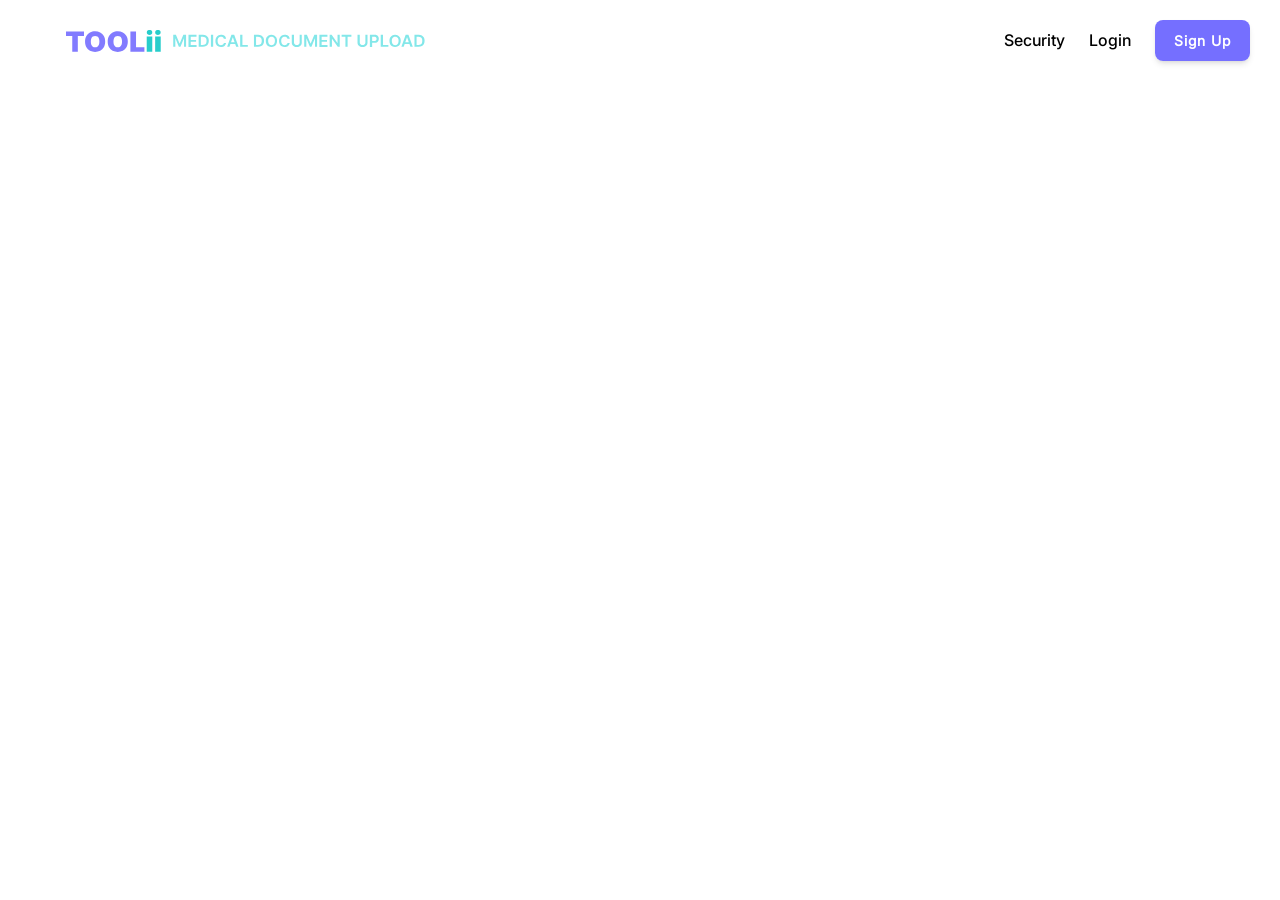
==== index.html @ 8cddcbe1 "feat(index-html):index file is added" ====
<!DOCTYPE html>
<html lang="en">

<head>
    <meta charset="UTF-8">
    <meta name="viewport" content="width=device-width, initial-scale=1.0">
    <title>Toolii - Sign In</title>
    <link rel="stylesheet" href="asset/css/global.css">
    <link href="https://cdn.jsdelivr.net/npm/bootstrap@5.3.8/dist/css/bootstrap.min.css" rel="stylesheet"
        integrity="sha384-sRIl4kxILFvY47J16cr9ZwB07vP4J8+LH7qKQnuqkuIAvNWLzeN8tE5YBujZqJLB" crossorigin="anonymous">
</head>

<body>
    <div class="sign-in-container">
        <!-- Header -->
        <header class="header">
            <div class="header-content">
                <div class="header-container">
                    <div class="logo-section">
                        <div class="logo">
                            <img src="/asset/images/logo.svg" alt="logo" width="360" height="auto">
                        </div>
                    </div>
                    <div class="header-actions">
                        <nav class="navigation">
                            <a href="#" class="nav-button">Security</a>
                            <a href="sign-in.html" class="nav-button">Login</a>
                        </nav>
                        <a href="sign-up.html" class="signup-button">Sign Up</a>
                    </div>
                </div>
            </div>
        </header>

    
    </div>


    <!-- SCRIPTS INCLUSION  -->
    <script src="https://code.jquery.com/jquery-3.7.1.min.js"
        integrity="sha256-/JqT3SQfawRcv/BIHPThkBvs0OEvtFFmqPF/lYI/Cxo=" crossorigin="anonymous"></script>
    <script src="./asset/js/script.js"></script>
    <script src="https://cdn.jsdelivr.net/npm/bootstrap@5.3.8/dist/js/bootstrap.bundle.min.js"
        integrity="sha384-FKyoEForCGlyvwx9Hj09JcYn3nv7wiPVlz7YYwJrWVcXK/BmnVDxM+D2scQbITxI" crossorigin="anonymous">
    </script>
</body>

</html>
---- asset/css/global.css ----
@font-face {
  font-family: Inter;
  src: url("../fonts/Inter/static/Inter_18pt-Regular.ttf") format("truetype");
  font-weight: 400;
  font-style: normal;
}

@font-face {
  font-family: Inter-Bold;
  src: url("../fonts/Inter/static/Inter_18pt-Bold.ttf") format("truetype");
  font-weight: 700;
  font-style: normal;
}

@font-face {
  font-family: Inter-Medium;
  src: url("../fonts/Inter/static/Inter_18pt-Medium.ttf") format("truetype");
  font-weight: 500;
  font-style: normal;
}

@font-face {
  font-family: Inter-SemiBold;
  src: url("../fonts/Inter/static/Inter_18pt-SemiBold.ttf") format("truetype");
  font-weight: 600;
  font-style: normal;
}

* {
  margin: 0;
  padding: 0;
  box-sizing: border-box;
}

body {
  font-family: Inter !important;
  line-height: 1.5;
  color: #333;
}

button {
  font-family: Inter !important;
}

.sign-in-container {
  display: flex;
  flex-direction: column;
  align-items: flex-start;
  width: 100%;
  min-height: 100vh;
  position: relative;
  /* background: linear-gradient(53.08deg, #E4CAEF 8.38%, #EBD2F2 96.99%); */
}

/* Header Styles */
.header {
  display: flex;
  position: relative;
  flex-shrink: 0;
  justify-content: center;
  align-items: center;
  align-self: stretch;
  height: 80px;
}

.header-container {
  display: flex;
  position: relative;
  justify-content: space-between;
  align-items: center;
  align-self: stretch;
  /* max-width: 97%; */
  padding: 0 20px 0px 3.5em;
  width: 100%;
}

.header-content {
  display: flex;
  position: absolute;
  top: 0;
  left: 0;
  flex-direction: column;
  justify-content: center;
  align-items: center;
  width: 100%;
  padding: 10px;
  height: 80px;
}
.logo-section {
  display: flex;
  position: relative;
  gap: 16px;
  align-items: center;
}

.logo-svg {
  width: 134.685px;
  height: 32px;
  position: relative;
}

.header-title {
  position: relative;
  font-size: 24px;
  font-weight: 600;
  color: #14b8a6;
}

.header-actions {
  display: flex;
  position: relative;
  gap: 24px;
  align-items: center;
}

.navigation {
  display: flex;
  position: relative;
  gap: 24px;
  align-items: center;
}

.nav-button {
  display: flex;
  position: relative;
  gap: 4px;
  justify-content: center;
  align-items: center;
  cursor: pointer;
  background: none;
  border: none;
  font-size: 16px;
  font-weight: 500;
  font-family: Inter-Medium;
  line-height: 24px;
  color: #000;
  transition: color 0.2s ease;
  text-decoration: none;
}

.nav-button:hover {
  color: #a855f7;
}

.signup-button {
  display: flex;
  position: relative;
  gap: 4px;
  justify-content: center;
  align-items: center;
  padding: 10px 19px;
  border-radius: 0.5rem;
  border: none;
  box-shadow: 0 4px 6px -1px rgba(0, 0, 0, 0.1),
    0 2px 4px -2px rgba(0, 0, 0, 0.1); /* shadow-md */
  cursor: pointer;
  background: linear-gradient(to bottom, #756fff 0%, #756fff 30%, #756fff 100%);
  color: #fff;
  font-size: 14px;
  font-weight: 600;
  text-decoration: none;
  transition: opacity 0.2s ease, background 0.2s ease;
  letter-spacing: 0.07em;
}

.signup-button:hover {
  opacity: 0.9;
}
.sign_up_illustration {
  margin-top: 4em;
}
/* Main Content */
.main-content {
  display: flex;
  position: relative;
  justify-content: center;
  align-items: start;
  align-self: stretch;
  padding: 50px 0;
  margin: 40px 0px;
}

/* Form Section */
.form-section {
  display: flex;
}

.right__img {
  width: auto;
  margin-top: 40px;
  height: 600px;
  padding-top: 40px;
}

.form-container {
  display: flex;
  position: relative;
  flex-direction: column;
  gap: 1em;
  align-items: center;
  padding: 2.5em;
  box-shadow: 0px 0px 24px 0px #ac92db;
  background: linear-gradient(
      0deg,
      rgba(255, 255, 255, 0.9),
      rgba(255, 255, 255, 0.9)
    ),
    linear-gradient(312.95deg, #ffe8f8 0%, #fff4fe 100.11%);
  border-radius: 1em;
  width: 640px;
  width: 450px;
  max-width: 450px;
  height: 620px;
  filter: drop-shadow(-10px 0 50px #e6daffff);
}

.form-header {
  display: flex;
  position: relative;
  flex-direction: column;
  gap: 2em;
  align-items: center;
}

/* .form-logo {
  display: flex;
  width: 353.549px;
  justify-content: center;
  align-items: flex-end;
  gap: 8.775px;
  aspect-ratio: 353.55/84;
  position: relative;
} */

.form-title {
  color: #7fe9e7; /* custom text color */
  font-weight: 700; /* font-bold */
  font-size: 18px; /* text-lg */
}

/* Form Styles */
.signin-form {
  display: flex;
  position: relative;
  flex-direction: column;
  gap: 12px;
  align-items: flex-start;
  align-self: stretch;
}

.input-field {
  display: flex;
  position: relative;
  gap: 12px;
  align-items: center;
  align-self: stretch;
  padding: 14px 14px 14px 10px;
  background: white;
  border-radius: 0.5em;
  border: 1px solid #d4d4d8;
  box-shadow: 0 1px 2px 0 rgba(0, 0, 0, 0.05);
  max-height: 42px;
}

.input-icon {
  display: flex;
  align-items: center;
}

.input-field input {
  width: 100%; /* w-full */
  overflow: hidden;
  position: relative;
  font-size: 16px;
  line-height: 24px;
  color: #6b7280; /* text color */
  flex: 1 0 0;
  text-overflow: ellipsis;
  background-color: transparent; /* bg-transparent */
  border: none;
  outline: none; /* outline-none */
}

.input-field input::placeholder {
  color: #9ca3af; /* placeholder-gray-400 */
}

/* Form Options */
.form-options {
  display: flex;
  position: relative;
  justify-content: space-between;
  align-items: center;
  align-self: stretch;
}

.remember-me {
  display: flex;
  position: relative;
  gap: 8px;
  align-items: center;
}

.checkbox-container {
  display: flex;
  position: relative;
  justify-content: center;
  align-items: center;
  cursor: pointer;
}

.checkbox-filled {
  display: flex;
  position: relative;
  justify-content: center;
  align-items: center;
  padding: 4px;
  width: 22px;
  height: 22px;
  background: #c4b5fd;
  border-radius: 6px;
}

.checkbox-filled.unchecked {
  background: #e5e7eb;
}

.checkbox-filled .check-icon {
  width: 22px;
  height: 22px;
  flex-shrink: 0;
  position: absolute;
  padding: 2px;
}

.checkbox-filled.unchecked .check-icon {
  display: none;
}

.remember-me label {
  overflow: hidden;
  position: relative;
  font-size: 14px;
  text-overflow: ellipsis;
  color: #3f3f46;
  cursor: pointer;
}

.forgot-password {
  overflow: hidden;
  position: relative;
  font-size: 14px;
  cursor: pointer;
  text-overflow: ellipsis;
  color: #3f3f46;
  background: none;
  border: none;
  transition: color 0.2s ease;
}

.forgot-password:hover {
  color: #a855f7;
}

/* reCAPTCHA */
.recaptcha-container {
  display: flex;
  position: relative;
  flex-direction: column;
  gap: 10px;
  align-items: flex-start;
  align-self: stretch;
}

.recaptcha-content {
  display: flex;
  position: relative;
  gap: 32px;
  align-items: center;
  padding: 12px;
  background: white;
  border-radius: 8px;
  border: 1px solid #d4d4d8;
  margin-top: 10px;
}

.robot-checkbox {
  display: flex;
  position: relative;
  gap: 8px;
  align-items: center;
}

.checkbox-outline {
  display: flex;
  position: relative;
  justify-content: center;
  align-items: center;
  cursor: pointer;
}

.checkbox-outline > div {
  position: relative;
  width: 20px;
  height: 20px;
  background: white;
  border-radius: 6px;
  border: 1px solid #d4d4d8;
}

.checkbox-check {
  position: absolute;
  inset: 0;
  display: flex;
  align-items: center;
  justify-content: center;
}

.robot-checkbox label {
  overflow: hidden;
  position: relative;
  font-size: 16px;
  line-height: 24px;
  text-overflow: ellipsis;
  color: #3f3f46;
  cursor: pointer;
}

/* Form Actions */
.form-actions {
  display: flex;
  position: relative;
  flex-direction: column;
  gap: 12px;
  align-items: center;
  align-self: stretch;
}

.signin-button {
  display: flex;
  position: relative;
  justify-content: center;
  align-items: center;
  width: 100%;
  height: 38px;
  padding: 0;
  margin-top: 10px;
  background-color: #c1b4f8;
  color: #fff;
  font-size: 20px;
  font-weight: 600;
  border-radius: 16px;
  border: none;
  box-shadow: 0 4px 6px -1px rgba(0, 0, 0, 0.1),
    0 2px 4px -2px rgba(0, 0, 0, 0.1);
  cursor: pointer;
  transition: all 0.2s ease;
}

.signin-button:hover {
  background-color: #b3a2f4; /* hover:bg-[#b3a2f4] */
}

.or-text {
  overflow: hidden;
  position: relative;
  font-size: 16px;
  text-overflow: ellipsis;
  color: #3f3f46;
  margin: unset;
}
.google-button svg {
  margin-right: 10px;
}
.google-button {
  display: flex;
  align-items: center;
  justify-content: center;
  width: 100%;
  height: 40px;
  padding: 0 10px;
  background-color: #fff;
  color: #000;
  font-size: 18px;
  font-weight: 500;
  border-radius: 16px;
  border: 1px solid #d1d5db;
  box-shadow: 0 1px 2px 0 rgba(0, 0, 0, 0.05);
  cursor: pointer;
  transition: all 0.2s ease;
}

.google-button:hover {
  background-color: #f3f4f6;
}

.google-button svg {
  width: 24px;
  height: 24px;
  flex-shrink: 0;
  position: relative;
}

.signup-text {
  overflow: hidden;
  position: relative;
  font-size: 14px;
  text-overflow: ellipsis;
  color: #000;
  text-align: center;
  min-height: 20px;
  margin-top: 10px;
}

.create-account-link {
  font-weight: 500;
  color: #a855f7;
  cursor: pointer;
  background: none;
  border: none;
  font-size: inherit;
  transition: color 0.2s ease;
}

.create-account-link:hover {
  color: #8b5cf6;
}

/* Illustration Section */
.illustration-section {
  display: flex;
  position: relative;
  flex-direction: column;
  gap: 10px;
  justify-content: center;
  align-items: center;
}

.blur-background {
  position: relative;
}

.blur-background svg {
  width: 522px;
  height: 530px;
  position: relative;
  left: 22px;
  bottom: 46px;
  fill: rgba(122, 93, 189, 0.8);
  filter: blur(105.7px);
}

.illustration-image {
  position: relative;
  filter: drop-shadow(-30px 0 20px rgba(222, 208, 255, 0.3));
}

/* Bottom Blur */
.bottom-blur {
  position: relative;
}

.bottom-blur svg {
  width: 100%;
  height: 182px;
  position: relative;
  bottom: -44px;
  border-radius: 1728px;
  background: #e8cef0;
  filter: blur(20px);
}

/* Responsive Design */
@media (max-width: 768px) {
  .header-container {
    padding: 0 40px;
  }
  .signUp-input-container {
    width: 100% !important;
  }

  .header-title {
    font-size: 18px;
  }

  .navigation {
    display: none;
  }

  .header-actions {
    gap: 10px;
  }

  .main-content {
    flex-direction: column;
    padding: 20px 0;
  }

  .form-section {
    padding: 64px 40px;
  }

  .form-container {
    width: 100%;
    max-width: 500px;
  }

  .form-title {
    font-size: 24px;
  }

  .input-field {
    padding: 12px;
  }

  .input-field input {
    font-size: 18px;
  }

  .remember-me label {
    font-size: 20px;
  }

  .forgot-password {
    font-size: 20px;
  }

  .recaptcha-content {
    gap: 16px;
  }

  .signin-button {
    font-size: 30px;
  }

  .or-text {
    font-size: 18px;
  }

  .signup-text {
    font-size: 20px;
  }

  .illustration-section {
    padding: 20px;
    order: -1;
  }

  .illustration-image {
    height: 438px;
    width: 300px;
  }
}

@media (max-width: 640px) {
  .header-container {
    flex-direction: column;
    gap: 10px;
    padding: 20px;
    height: auto;
  }

  .logo-section {
    flex-direction: column;
    gap: 8px;
  }

  .header-actions {
    justify-content: center;
    width: 100%;
  }

  .form-section {
    padding: 40px 20px;
  }

  .form-container {
    padding: 24px;
    border-radius: 24px;
    width: 100%;
  }

  .form-title {
    font-size: 20px;
  }

  .input-field {
    padding: 12px;
  }

  .input-field input {
    font-size: 16px;
  }

  .remember-me label {
    font-size: 16px;
  }

  .forgot-password {
    font-size: 16px;
  }

  .robot-checkbox label {
    font-size: 14px;
  }

  .signin-button {
    padding: 24px 12px;
    height: 60px;
    font-size: 20px;
  }

  .or-text {
    font-size: 16px;
  }

  .google-button {
    width: 100%;
    height: 50px;
  }

  .signup-text {
    font-size: 18px;
    text-align: center;
  }

  .illustration-image {
    height: 365px;
    width: 250px;
  }
}

/* sign up css */

.signUp-container {
  min-height: 100vh;
  display: flex;
  align-items: center;
  justify-content: center;
  padding: 1rem;
}

.signUp-form-wrapper {
  box-shadow: 0px 0px 24px 0px #ac92db;
  background: linear-gradient(
      0deg,
      rgba(255, 255, 255, 0.9),
      rgba(255, 255, 255, 0.9)
    ),
    linear-gradient(312.95deg, #ffe8f8 0%, #fff4fe 100.11%);
  max-width: 770px;
  width: 100%;
  padding: 1.25rem 47px 1.25rem 3rem;
  border-radius: 1em;
}

.signUp-title {
  color: #38afa4;
  font-size: 24px;
  font-weight: 600;
  margin-bottom: 1.25rem;
}

.signUp-form {
  width: 100%;
}

.signUp-form-section {
  border: none;
  margin-top: 1.25rem;
  font-size: 16px;
  color: #717680;
  font-weight: 400;
}

.signUp-section-title {
  color: #000;
  font-size: 20px;
  font-weight: 600;
  margin-bottom: 0.75rem;
}

.signUp-input-row {
  display: flex;
  gap: 0.75rem;
  flex-wrap: wrap;
  margin-top: 0.75rem;
}

.signUp-input-row.signUp-optional-row {
  gap: 0.75rem;
}

.signUp-input-wrapper {
  min-width: 240px;
  width: 320px;
  display: flex;
  flex-direction: column;
  gap: 0.375rem;
}

.signUp-input-wrapper.signUp-flex-1 {
  flex: 1;
  min-width: 0;
  width: auto;
}

.signUp-input-container {
  width: 100%;
  display: flex;
  align-items: center;
  background-color: white;
  padding: 0.625rem 0.875rem;
  border-radius: 0.5rem;
  border: 1px solid #d5d7da;
  box-shadow: 0 1px 2px 0 rgba(10, 13, 18, 0.05);
  width: 280px;
}

.signUp-form-input {
  width: 100%;
  background-color: transparent;
  border: none;
  outline: none;
  color: #717680;
  font-size: 16px;
  line-height: 1.5rem;
}

.signUp-form-input::placeholder {
  color: #717680;
}

.signUp-error-message {
  color: #ef4444;
  font-size: 14px;
  min-height: 20px;
  display: none;
}

.signUp-caution-text {
  display: flex;
  gap: 0.5rem;
  flex-wrap: wrap;
  margin-top: 1.25rem;
  font-size: 16px;
  color: #f00;
  font-weight: 400;
}

.signUp-caution-label {
  font-weight: 700;
}

.signUp-caution-message {
  flex: 1;
  min-width: 0;
}

.signUp-disclaimer-box {
  background-color: white;
  border: 1px solid rgba(190, 190, 190, 1);
  border-radius: 0.75rem;
  padding: 0.75rem;
  margin-top: 1.25rem;
  font-weight: 400;
}

.signUp-disclaimer-title {
  color: #f00;
  font-size: 16px;
  line-height: 1.5rem;
  text-align: center;
  font-weight: 700;
}

.signUp-disclaimer-text {
  color: #484848;
  font-size: 14px;
  margin-top: 0.25rem;
}

.signUp-disclaimer-text strong {
  color: rgba(0, 0, 0, 1);
  font-weight: 700;
}

.signUp-captcha-box {
  margin-top: 1.25rem;
}

.signUp-captcha-box .signUp-checkbox-wrapper {
  background-color: white;
  border: 1px solid rgba(213, 213, 213, 1);
  border-radius: 0.5rem;
  padding: 0.75rem;
  display: flex;
  align-items: center;
  gap: 2rem;
}

.signUp-captcha-logo {
  width: 50px;
  height: auto;
  object-fit: contain;
}

.signUp-checkbox-wrapper {
  margin-top: 1.25rem;
}

.signUp-checkbox-container {
  display: flex;
  align-items: center;
  gap: 0.5rem;
}

.signUp-checkbox-input {
  display: none;
}

.signUp-checkbox-label {
  display: flex;
  align-items: center;
  gap: 0.5rem;
  cursor: pointer;
  user-select: none;
}

.signUp-checkbox-custom {
  width: 20px;
  height: 20px;
  min-width: 20px;
  border: 1px solid #d5d7da;
  border-radius: 0.375rem;
  background-color: white;
  display: flex;
  align-items: center;
  justify-content: center;
  position: relative;
}

.signUp-checkbox-input:checked
  + .signUp-checkbox-label
  .signUp-checkbox-custom {
  background-color: #38afa4;
  border-color: #38afa4;
}

.signUp-checkbox-input:checked
  + .signUp-checkbox-label
  .signUp-checkbox-custom::after {
  content: "";
  position: absolute;
  width: 12px;
  height: 12px;
  background-image: url("data:image/svg+xml,%3Csvg xmlns='http://www.w3.org/2000/svg' viewBox='0 0 20 20' fill='white'%3E%3Cpath fill-rule='evenodd' d='M16.707 5.293a1 1 0 010 1.414l-8 8a1 1 0 01-1.414 0l-4-4a1 1 0 011.414-1.414L8 12.586l7.293-7.293a1 1 0 011.414 0z' clip-rule='evenodd'/%3E%3C/svg%3E");
  background-size: contain;
  background-repeat: no-repeat;
}

.signUp-checkbox-text {
  color: #484848;
  font-size: 16px;
  line-height: 1.5rem;
  font-weight: 400;
}

.signUp-link-text {
  text-decoration: underline;
  color: rgba(0, 85, 255, 1);
}

.signUp-submit-button {
  width: 100%;
  min-height: 86px;
  background-color: #c1b4f8;
  color: white;
  font-size: 32px;
  font-weight: 600;
  border-radius: 1rem;
  border: 2px solid rgba(255, 255, 255, 0.12);
  box-shadow: 0 0 0 1px rgba(10, 13, 18, 0.18) inset,
    0 -2px 0 0 rgba(10, 13, 18, 0.05) inset, 0 1px 2px 0 rgba(10, 13, 18, 0.05);
  margin-top: 1.25rem;
  padding: 1rem 2rem;
  cursor: pointer;
  transition: background-color 0.2s;
  display: flex;
  align-items: center;
  justify-content: center;
}

.signUp-submit-button:hover {
  background-color: #b5a7f5;
}

.signUp-submit-button:active {
  transform: translateY(1px);
}

.signUp-already-registered {
  color: #484848;
  font-size: 16px;
  line-height: 1.5rem;
  font-weight: 400;
  margin-top: 1.25rem;
}

@media (max-width: 768px) {
  .signUp-form-wrapper {
    padding: 1.25rem;
  }

  .signUp-input-wrapper {
    width: 100%;
  }

  .signUp-input-row.signUp-optional-row {
    flex-direction: column;
  }

  .signUp-submit-button {
    font-size: 24px;
    min-height: 64px;
  }
}

@media (max-width: 1150px) {
  .signup-illustration {
    height: 300px !important;
    width: 350px !important;
  }
  .right__img {
    height: 350px;
  }
}

@media (max-width: 850px) {
  .main-content {
    flex-direction: column-reverse;
    align-items: center;
  }
  .sign-up-wrapper-main {
    flex-direction: column !important;
  }
  .main-content {
    padding: 10px;
    margin: 10px;
  }
  .right__img {
    padding: 10px;
    margin: 10px;
    height: 200px;
  }
  .form-section {
    padding: 15px 0px;
  }
  .form-container {
    height: fit-content;
  }
}
@media (max-width: 400px) {
  .form-title {
    font-size: 14px;
  }
  .form-logo img {
    width: 150px;
  }
}
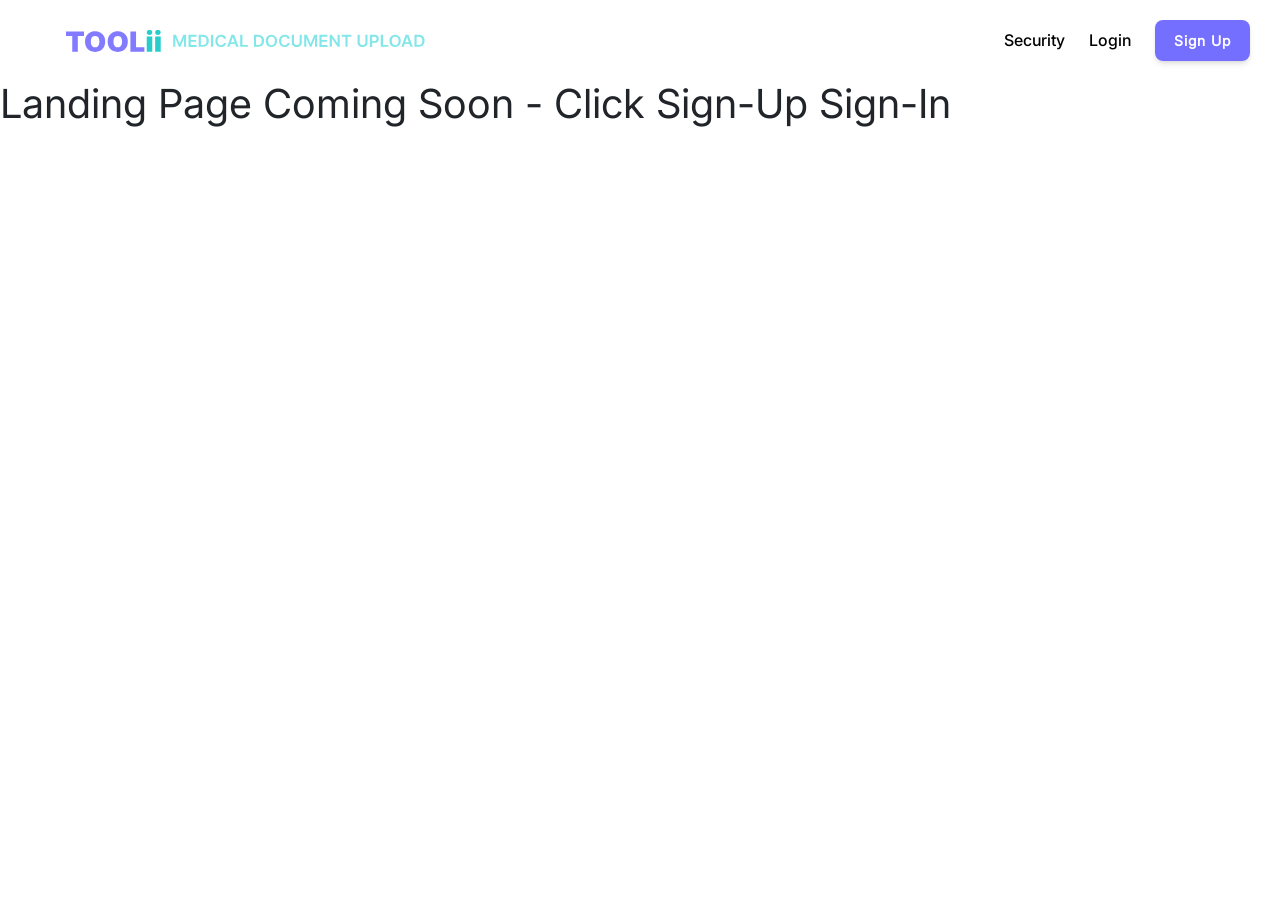
==== commit bbabd971: "feat(sign-up):signup page features are added" ====
--- a/index.html
+++ b/index.html
@@ -31,7 +31,9 @@
                 </div>
             </div>
         </header>
-
+<main>
+    <h1>Landing Page Coming Soon -  Click Sign-Up Sign-In </h1>
+</main>
     
     </div>
 
--- a/asset/css/global.css
+++ b/asset/css/global.css
@@ -748,10 +748,12 @@
       rgba(255, 255, 255, 0.9)
     ),
     linear-gradient(312.95deg, #ffe8f8 0%, #fff4fe 100.11%);
-  max-width: 770px;
+  max-width: 680px;
   width: 100%;
   padding: 1.25rem 47px 1.25rem 3rem;
   border-radius: 1em;
+  margin-left: 8em;
+  margin-top: 3em;
 }
 
 .signUp-title {
@@ -783,10 +785,11 @@
 .signUp-input-row {
   display: flex;
   gap: 0.75rem;
+  margin-top: 0.75rem;
+}
+.flex-wrap {
   flex-wrap: wrap;
-  margin-top: 0.75rem;
-}
-
+}
 .signUp-input-row.signUp-optional-row {
   gap: 0.75rem;
 }
@@ -801,7 +804,6 @@
 
 .signUp-input-wrapper.signUp-flex-1 {
   flex: 1;
-  min-width: 0;
   width: auto;
 }
 
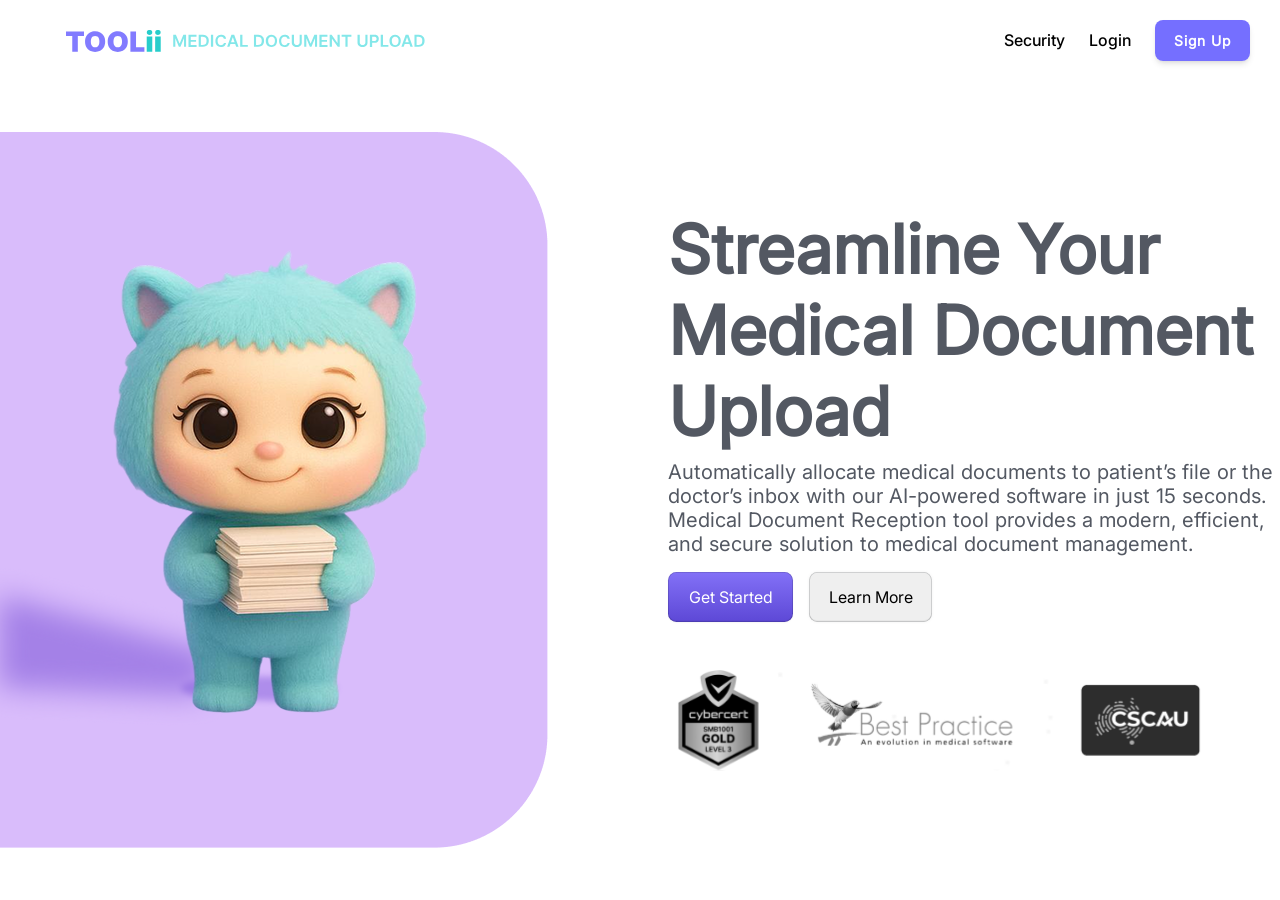
==== commit 01b99e10: "feat(home-page):landing page is designed completely with responsieness" ====
--- a/index.html
+++ b/index.html
@@ -6,6 +6,7 @@
     <meta name="viewport" content="width=device-width, initial-scale=1.0">
     <title>Toolii - Sign In</title>
     <link rel="stylesheet" href="asset/css/global.css">
+    <link rel="stylesheet" href="asset/css/index.css">
     <link href="https://cdn.jsdelivr.net/npm/bootstrap@5.3.8/dist/css/bootstrap.min.css" rel="stylesheet"
         integrity="sha384-sRIl4kxILFvY47J16cr9ZwB07vP4J8+LH7qKQnuqkuIAvNWLzeN8tE5YBujZqJLB" crossorigin="anonymous">
 </head>
@@ -31,10 +32,45 @@
                 </div>
             </div>
         </header>
-<main>
-    <h1>Landing Page Coming Soon -  Click Sign-Up Sign-In </h1>
-</main>
-    
+
+
+        <!-- container main starts   -->
+        <div class="custom_container">
+            <div class="main_content_wrapper d-flex align-items-center justify-content-between">
+
+                <div class="mascot_wrapper">
+                    <img src="asset/images/main-landing.png" width="548" height="716" alt="mascot">
+                </div>
+                <div class="right__info d-flex flex-column">
+                    <div class="heading__info d-flex flex-column">
+                        <h1 class="heading">Streamline Your Medical Document Upload</h1>
+                        <p class="description">Automatically allocate medical documents to patient’s file or the
+                            doctor’s
+                            inbox with our
+                            AI-powered software in just 15 seconds. Medical Document Reception tool provides a modern,
+                            efficient, and secure solution to medical document management. </p>
+                        <div class="d-flex align-items-center gap-3">
+                            <button class="get_started_btn text-white">Get Started</button>
+                            <button class="learn_more_btn">Learn More</button>
+                        </div>
+                    </div>
+
+                    <div class="partener_wrapper d-flex align-items-center">
+                        <img src="asset/images/partner_1.svg" width="101" height="101" alt="partener">
+                        <img src="asset/images/partener_2.svg" width="293" height="101" alt="partener">
+                        <img src="asset/images/partener_3.svg" width="156" height="101" alt="partener">
+                    </div>
+
+                </div>
+
+            </div>
+
+
+
+        </div>
+
+        <!-- container main ends   -->
+
     </div>
 
 
--- a/asset/css/global.css
+++ b/asset/css/global.css
@@ -174,9 +174,10 @@
   display: flex;
   position: relative;
   justify-content: center;
-  align-items: start;
+  align-items: center;
   align-self: stretch;
   padding: 50px 0;
+  gap: 220px;
   margin: 40px 0px;
 }
 
@@ -186,10 +187,11 @@
 }
 
 .right__img {
-  width: auto;
-  margin-top: 40px;
-  height: 600px;
-  padding-top: 40px;
+  width: 400px;
+  /* margin-top: 40px;
+  padding-top: 40px; */
+
+  height: 400px;
 }
 
 .form-container {
@@ -210,8 +212,8 @@
   width: 640px;
   width: 450px;
   max-width: 450px;
-  height: 620px;
   filter: drop-shadow(-10px 0 50px #e6daffff);
+  box-shadow: 0 0 80px 20px #e1ccf6;
 }
 
 .form-header {
@@ -243,7 +245,7 @@
   display: flex;
   position: relative;
   flex-direction: column;
-  gap: 12px;
+  gap: 5px;
   align-items: flex-start;
   align-self: stretch;
 }
@@ -449,7 +451,7 @@
   color: #fff;
   font-size: 20px;
   font-weight: 600;
-  border-radius: 16px;
+  border-radius: 12px;
   border: none;
   box-shadow: 0 4px 6px -1px rgba(0, 0, 0, 0.1),
     0 2px 4px -2px rgba(0, 0, 0, 0.1);
@@ -552,7 +554,8 @@
 
 .illustration-image {
   position: relative;
-  filter: drop-shadow(-30px 0 20px rgba(222, 208, 255, 0.3));
+       filter: drop-shadow(-180px 0 60px #bfa3f5);
+
 }
 
 /* Bottom Blur */
@@ -753,11 +756,12 @@
   padding: 1.25rem 47px 1.25rem 3rem;
   border-radius: 1em;
   margin-left: 8em;
-  margin-top: 3em;
+  /* margin-top: 3em; */
+  box-shadow: 0 0 80px 20px #e1ccf6;
 }
 
 .signUp-title {
-  color: #38afa4;
+  color: #7fe9e7;
   font-size: 24px;
   font-weight: 600;
   margin-bottom: 1.25rem;
@@ -832,12 +836,11 @@
 .signUp-form-input::placeholder {
   color: #717680;
 }
-
+.signIn-error-message,
 .signUp-error-message {
   color: #ef4444;
   font-size: 14px;
   min-height: 20px;
-  display: none;
 }
 
 .signUp-caution-text {
@@ -899,6 +902,7 @@
   display: flex;
   align-items: center;
   gap: 2rem;
+  max-width: 246px;
 }
 
 .signUp-captcha-logo {
@@ -926,7 +930,7 @@
   align-items: center;
   gap: 0.5rem;
   cursor: pointer;
-  user-select: none;
+  /* user-select: none; */
 }
 
 .signUp-checkbox-custom {
@@ -1012,10 +1016,16 @@
 @media (max-width: 768px) {
   .signUp-form-wrapper {
     padding: 1.25rem;
-  }
-
+    margin: 0;
+  }
+.sign-up-wrapper-main{
+  flex-direction: column-reverse;
+}
   .signUp-input-wrapper {
     width: 100%;
+  }
+  .signUp-container{
+    padding: 0;
   }
 
   .signUp-input-row.signUp-optional-row {
@@ -1026,6 +1036,18 @@
     font-size: 24px;
     min-height: 64px;
   }
+  .signUp-input-row{
+    flex-wrap: wrap;
+
+}
+.main-content{
+  gap: 50px;
+}
+
+}
+.signup-illustration{
+  width: 400px;
+  height: 400px;
 }
 
 @media (max-width: 1150px) {
@@ -1040,11 +1062,11 @@
 
 @media (max-width: 850px) {
   .main-content {
-    flex-direction: column-reverse;
+    /* flex-direction: column-reverse; */
     align-items: center;
   }
   .sign-up-wrapper-main {
-    flex-direction: column !important;
+    /* flex-direction: column !important; */
   }
   .main-content {
     padding: 10px;
--- a/asset/css/index.css
+++ b/asset/css/index.css
@@ -0,0 +1,144 @@
+.custom_container {
+  width: 100%;
+}
+.mascot_wrapper {
+  /* height: 550px; */
+}
+.mascot_wrapper img {
+  max-height: 100%;
+}
+
+.get_started_btn {
+  box-sizing: border-box;
+  display: flex;
+  flex-direction: row;
+  justify-content: center;
+  align-items: center;
+  padding: 13.4095px 18.4381px;
+  gap: 6.7px;
+
+  width: 125.23px;
+  height: 50.82px;
+
+  background: linear-gradient(180deg, #8371f7 0%, #5d48d6 100%);
+  box-shadow: 0px 0.838095px 1.67619px rgba(10, 13, 18, 0.05),
+    inset 0px 0px 0px 0.838095px rgba(10, 13, 18, 0.18),
+    inset 0px -1.67619px 0px rgba(10, 13, 18, 0.05);
+  border-radius: 8.47784px;
+  outline: none;
+  border: none;
+}
+.learn_more_btn {
+  box-sizing: border-box;
+
+  /* Auto layout */
+  outline: none;
+  border: none;
+  display: flex;
+  flex-direction: row;
+  justify-content: center;
+  align-items: center;
+  padding: 13.4095px 18.4381px;
+  gap: 6.7px;
+  width: 123.23px;
+  height: 50.82px;
+
+  box-shadow: inset 0px 0px 0px 0.838095px rgba(10, 13, 18, 0.18),
+    inset 0px -1.67619px 0px rgba(10, 13, 18, 0.05);
+  filter: drop-shadow(0px 0.838095px 1.67619px rgba(10, 13, 18, 0.05));
+  border-radius: 8.47784px;
+}
+.heading {
+  font-family: "Inter";
+  font-style: normal;
+  font-weight: 600;
+  font-size: 67.0476px;
+  line-height: 81px;
+  color: #535862;
+}
+.description {
+  font-family: "Inter";
+  font-style: normal;
+  font-weight: 500;
+  font-size: 20.1143px;
+  line-height: 24px;
+  color: #535862;
+}
+.right__info {
+  gap: 3em;
+  width: 50%;
+  margin-right: auto;
+}
+.partener_wrapper {
+  flex-wrap: wrap;
+}
+
+.main_content_wrapper {
+  gap: 120px;
+  height: calc(100vh - 80px);
+}
+@media (max-width: 1190px) {
+  .heading {
+    font-size: 50px;
+    line-height: 1.5;
+  }
+  .main_content_wrapper {
+    gap: 2em;
+  }
+}
+@media (max-width: 1024px) {
+  .heading {
+    line-height: 1.5;
+    font-size: 40px;
+  }
+  .main_content_wrapper {
+    flex-wrap: nowrap;
+  }
+  .partener_wrapper {
+    flex-wrap: wrap;
+  }
+  .custom_container {
+    width: 100%;
+    padding: 47px 10px;
+    margin: 40px 10px;
+  }
+  .mascot_wrapper img {
+    width: 400px;
+    height: 600px;
+  }
+  .main_content_wrapper {
+    gap: 2em;
+  }
+}
+
+@media (max-width: 768px) {
+  .right__info {
+    padding: 20px;
+    width: 100%;
+  }
+  .mascot_wrapper img {
+    width: 100%;
+  }
+  .heading {
+    font-family: "Inter";
+    font-style: normal;
+    font-weight: 600;
+    font-size: 67.0476px;
+    line-height: normal;
+    color: #535862;
+    font-size: 30px;
+  }
+  .main_content_wrapper {
+    gap: 60px;
+    margin-top: 20px;
+  }
+  .description {
+    font-size: 16px;
+  }
+  .partener_wrapper {
+    justify-content: center;
+  }
+  .main_content_wrapper {
+    flex-wrap: wrap;
+  }
+}
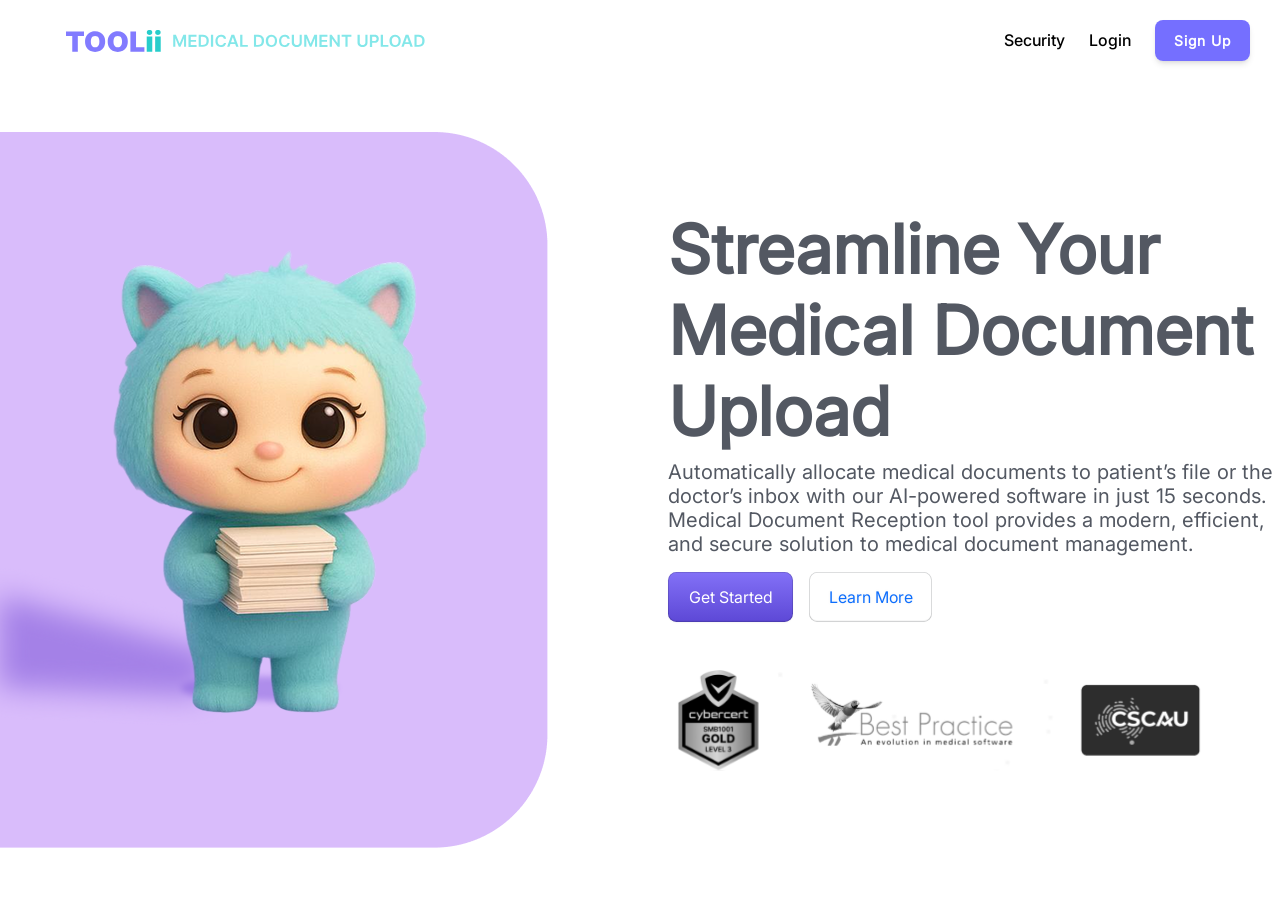
==== commit ec1e858a: "fix(home-page):fixes made for home page regarding redictions of buttons & header navbar" ====
--- a/index.html
+++ b/index.html
@@ -18,9 +18,9 @@
             <div class="header-content">
                 <div class="header-container">
                     <div class="logo-section">
-                        <div class="logo">
+                        <a href="/" class="logo">
                             <img src="/asset/images/logo.svg" alt="logo" width="360" height="auto">
-                        </div>
+                        </a>
                     </div>
                     <div class="header-actions">
                         <nav class="navigation">
@@ -50,8 +50,8 @@
                             AI-powered software in just 15 seconds. Medical Document Reception tool provides a modern,
                             efficient, and secure solution to medical document management. </p>
                         <div class="d-flex align-items-center gap-3">
-                            <button class="get_started_btn text-white">Get Started</button>
-                            <button class="learn_more_btn">Learn More</button>
+                            <a href="/sign-up.html" class="get_started_btn text-white">Get Started</a>
+                            <a href="https://medicaldocumentupload.com.au/" class="learn_more_btn">Learn More</a>
                         </div>
                     </div>
 
--- a/asset/css/global.css
+++ b/asset/css/global.css
@@ -85,6 +85,7 @@
   width: 100%;
   padding: 10px;
   height: 80px;
+  background-color: #fff;
 }
 .logo-section {
   display: flex;
@@ -554,8 +555,7 @@
 
 .illustration-image {
   position: relative;
-       filter: drop-shadow(-180px 0 60px #bfa3f5);
-
+  filter: drop-shadow(-180px 0 60px #bfa3f5);
 }
 
 /* Bottom Blur */
@@ -1018,13 +1018,13 @@
     padding: 1.25rem;
     margin: 0;
   }
-.sign-up-wrapper-main{
-  flex-direction: column-reverse;
-}
+  .sign-up-wrapper-main {
+    flex-direction: column-reverse;
+  }
   .signUp-input-wrapper {
     width: 100%;
   }
-  .signUp-container{
+  .signUp-container {
     padding: 0;
   }
 
@@ -1036,16 +1036,14 @@
     font-size: 24px;
     min-height: 64px;
   }
-  .signUp-input-row{
+  .signUp-input-row {
     flex-wrap: wrap;
-
-}
-.main-content{
-  gap: 50px;
-}
-
-}
-.signup-illustration{
+  }
+  .main-content {
+    gap: 50px;
+  }
+}
+.signup-illustration {
   width: 400px;
   height: 400px;
 }
--- a/asset/css/index.css
+++ b/asset/css/index.css
@@ -6,6 +6,19 @@
 }
 .mascot_wrapper img {
   max-height: 100%;
+}
+.logo {
+  cursor: pointer;
+  text-decoration: none;
+}
+
+.get_started_btn:hover {
+  background: linear-gradient(180deg, #6f5df5 0%, #4c39c9 100%);
+  box-shadow: 0px 3px 8px rgba(10, 13, 18, 0.18);
+}
+
+.learn_more_btn:hover {
+  background: rgba(10, 13, 18, 0.03);
 }
 
 .get_started_btn {
@@ -16,7 +29,7 @@
   align-items: center;
   padding: 13.4095px 18.4381px;
   gap: 6.7px;
-
+  text-decoration: none;
   width: 125.23px;
   height: 50.82px;
 
@@ -30,7 +43,7 @@
 }
 .learn_more_btn {
   box-sizing: border-box;
-
+  text-decoration: none;
   /* Auto layout */
   outline: none;
   border: none;
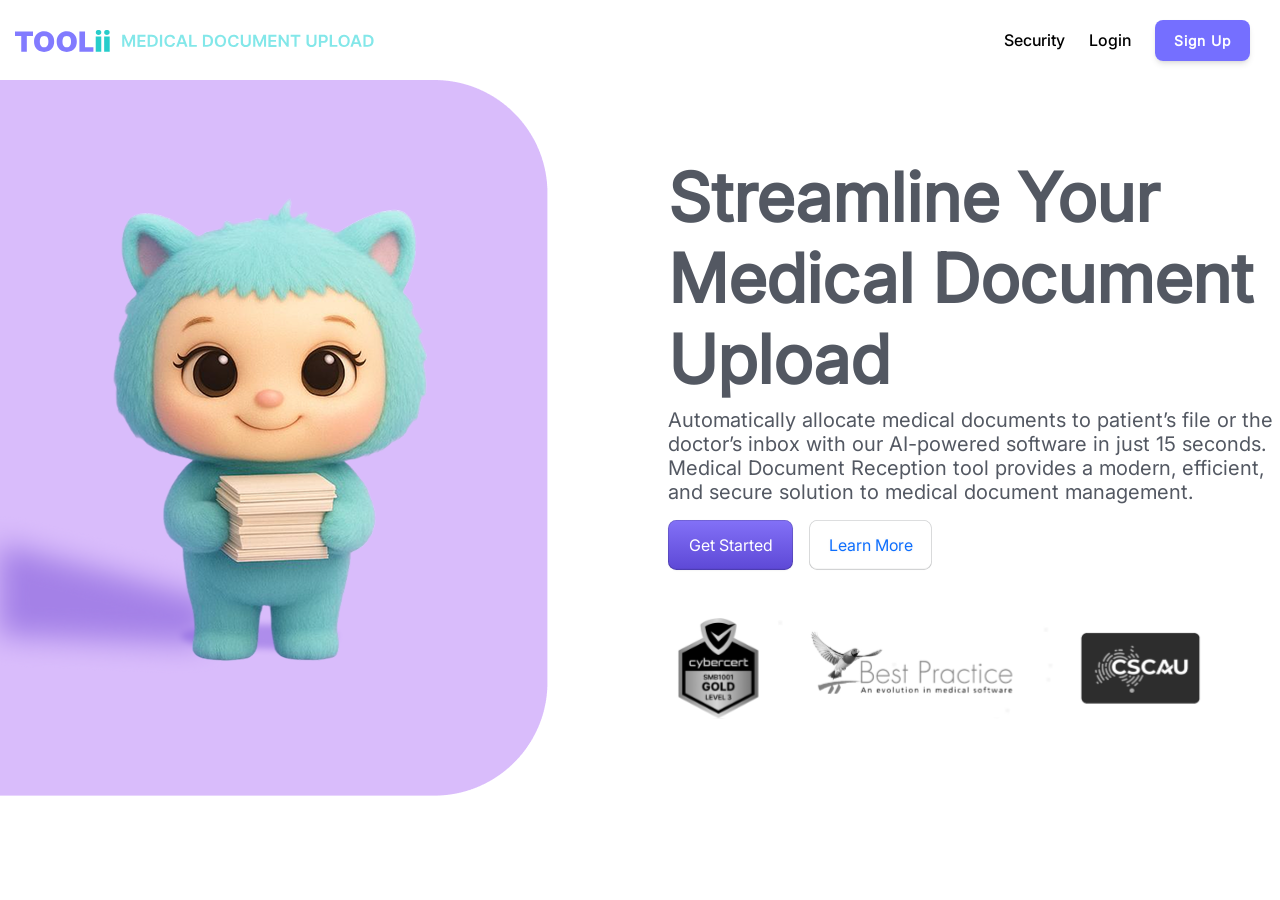
==== commit 0f7d6796: "builder images" ====
--- a/index.html
+++ b/index.html
@@ -4,7 +4,16 @@
 <head>
     <meta charset="UTF-8">
     <meta name="viewport" content="width=device-width, initial-scale=1.0">
-    <title>Toolii - Sign In</title>
+    <title>Toolii - Home</title>
+    <meta name="description" content="Toolii Automates Medical Document Uploading">
+    <link rel="shortcut icon" href="favicon.ico" type="image/x-icon">
+    <meta property="og:title" content="Toolii - Medical Document Upload">
+    <meta property="og:description" content="Toolii Automates Medical Uploading.">
+    <meta property="og:type" content="website">
+    <meta property="og:url" content="https://tooli-project.netlify.app/">
+    <meta property="og:image" content="https://tooli-project.netlify.app/assets/image/avatar-main.svg">
+    <meta property="og:image:width" content="1200">
+    <meta property="og:image:height" content="630">
     <link rel="stylesheet" href="asset/css/global.css">
     <link rel="stylesheet" href="asset/css/index.css">
     <link href="https://cdn.jsdelivr.net/npm/bootstrap@5.3.8/dist/css/bootstrap.min.css" rel="stylesheet"
@@ -24,7 +33,7 @@
                     </div>
                     <div class="header-actions">
                         <nav class="navigation">
-                            <a href="#" class="nav-button">Security</a>
+                            <a href="security.html" class="nav-button">Security</a>
                             <a href="sign-in.html" class="nav-button">Login</a>
                         </nav>
                         <a href="sign-up.html" class="signup-button">Sign Up</a>
@@ -36,7 +45,7 @@
 
         <!-- container main starts   -->
         <div class="custom_container">
-            <div class="main_content_wrapper d-flex align-items-center justify-content-between">
+            <div class="main_content_wrapper d-flex justify-content-between">
 
                 <div class="mascot_wrapper">
                     <img src="asset/images/main-landing.png" width="548" height="716" alt="mascot">
--- a/asset/css/global.css
+++ b/asset/css/global.css
@@ -70,7 +70,7 @@
   align-items: center;
   align-self: stretch;
   /* max-width: 97%; */
-  padding: 0 20px 0px 3.5em;
+  padding: 0 20px 0px 5px;
   width: 100%;
 }
 
@@ -175,7 +175,7 @@
   display: flex;
   position: relative;
   justify-content: center;
-  align-items: center;
+  align-items: start;
   align-self: stretch;
   padding: 50px 0;
   gap: 220px;
@@ -215,6 +215,7 @@
   max-width: 450px;
   filter: drop-shadow(-10px 0 50px #e6daffff);
   box-shadow: 0 0 80px 20px #e1ccf6;
+  z-index: 9;
 }
 
 .form-header {
@@ -571,166 +572,6 @@
   border-radius: 1728px;
   background: #e8cef0;
   filter: blur(20px);
-}
-
-/* Responsive Design */
-@media (max-width: 768px) {
-  .header-container {
-    padding: 0 40px;
-  }
-  .signUp-input-container {
-    width: 100% !important;
-  }
-
-  .header-title {
-    font-size: 18px;
-  }
-
-  .navigation {
-    display: none;
-  }
-
-  .header-actions {
-    gap: 10px;
-  }
-
-  .main-content {
-    flex-direction: column;
-    padding: 20px 0;
-  }
-
-  .form-section {
-    padding: 64px 40px;
-  }
-
-  .form-container {
-    width: 100%;
-    max-width: 500px;
-  }
-
-  .form-title {
-    font-size: 24px;
-  }
-
-  .input-field {
-    padding: 12px;
-  }
-
-  .input-field input {
-    font-size: 18px;
-  }
-
-  .remember-me label {
-    font-size: 20px;
-  }
-
-  .forgot-password {
-    font-size: 20px;
-  }
-
-  .recaptcha-content {
-    gap: 16px;
-  }
-
-  .signin-button {
-    font-size: 30px;
-  }
-
-  .or-text {
-    font-size: 18px;
-  }
-
-  .signup-text {
-    font-size: 20px;
-  }
-
-  .illustration-section {
-    padding: 20px;
-    order: -1;
-  }
-
-  .illustration-image {
-    height: 438px;
-    width: 300px;
-  }
-}
-
-@media (max-width: 640px) {
-  .header-container {
-    flex-direction: column;
-    gap: 10px;
-    padding: 20px;
-    height: auto;
-  }
-
-  .logo-section {
-    flex-direction: column;
-    gap: 8px;
-  }
-
-  .header-actions {
-    justify-content: center;
-    width: 100%;
-  }
-
-  .form-section {
-    padding: 40px 20px;
-  }
-
-  .form-container {
-    padding: 24px;
-    border-radius: 24px;
-    width: 100%;
-  }
-
-  .form-title {
-    font-size: 20px;
-  }
-
-  .input-field {
-    padding: 12px;
-  }
-
-  .input-field input {
-    font-size: 16px;
-  }
-
-  .remember-me label {
-    font-size: 16px;
-  }
-
-  .forgot-password {
-    font-size: 16px;
-  }
-
-  .robot-checkbox label {
-    font-size: 14px;
-  }
-
-  .signin-button {
-    padding: 24px 12px;
-    height: 60px;
-    font-size: 20px;
-  }
-
-  .or-text {
-    font-size: 16px;
-  }
-
-  .google-button {
-    width: 100%;
-    height: 50px;
-  }
-
-  .signup-text {
-    font-size: 18px;
-    text-align: center;
-  }
-
-  .illustration-image {
-    height: 365px;
-    width: 250px;
-  }
 }
 
 /* sign up css */
@@ -758,6 +599,7 @@
   margin-left: 8em;
   /* margin-top: 3em; */
   box-shadow: 0 0 80px 20px #e1ccf6;
+  z-index: 9;
 }
 
 .signUp-title {
@@ -1012,42 +854,12 @@
   font-weight: 400;
   margin-top: 1.25rem;
 }
-
-@media (max-width: 768px) {
-  .signUp-form-wrapper {
-    padding: 1.25rem;
-    margin: 0;
-  }
-  .sign-up-wrapper-main {
-    flex-direction: column-reverse;
-  }
-  .signUp-input-wrapper {
-    width: 100%;
-  }
-  .signUp-container {
-    padding: 0;
-  }
-
-  .signUp-input-row.signUp-optional-row {
-    flex-direction: column;
-  }
-
-  .signUp-submit-button {
-    font-size: 24px;
-    min-height: 64px;
-  }
-  .signUp-input-row {
-    flex-wrap: wrap;
-  }
-  .main-content {
-    gap: 50px;
-  }
-}
 .signup-illustration {
   width: 400px;
   height: 400px;
 }
 
+/* Responsive Design */
 @media (max-width: 1150px) {
   .signup-illustration {
     height: 300px !important;
@@ -1056,6 +868,24 @@
   .right__img {
     height: 350px;
   }
+  .main-content {
+    gap: 1em;
+  }
+}
+@media (max-width: 992px) {
+  .signup-illustration {
+    height: 238px !important;
+    width: 200px !important;
+  }
+  .main-content {
+    flex-direction: column-reverse;
+    align-items: center !important;
+    padding: 5px 0;
+    margin: 10px 0px;
+  }
+  .signUp-form-wrapper {
+    margin-left: unset;
+  }
 }
 
 @media (max-width: 850px) {
@@ -1082,6 +912,191 @@
     height: fit-content;
   }
 }
+@media (max-width: 768px) {
+  .header-container {
+    padding: 0 40px;
+  }
+  .signUp-input-container {
+    width: 100% !important;
+  }
+
+  .header-title {
+    font-size: 18px;
+  }
+
+  .navigation {
+    display: none;
+  }
+
+  .header-actions {
+    gap: 10px;
+  }
+
+  .main-content {
+    padding: 20px 0;
+  }
+
+  .form-section {
+    padding: 64px 40px;
+  }
+
+  .form-container {
+    width: 100%;
+    max-width: 500px;
+  }
+
+  .form-title {
+    font-size: 24px;
+  }
+
+  .input-field {
+    padding: 12px;
+  }
+
+  .input-field input {
+    font-size: 18px;
+  }
+
+  .remember-me label {
+    font-size: 20px;
+  }
+
+  .forgot-password {
+    font-size: 20px;
+  }
+
+  .recaptcha-content {
+    gap: 16px;
+  }
+
+  .signin-button {
+    font-size: 24px;
+    height: 50px;
+  }
+
+  .or-text {
+    font-size: 18px;
+  }
+
+  .signup-text {
+    font-size: 20px;
+  }
+
+  .illustration-section {
+    padding: 20px;
+    order: -1;
+  }
+
+  .illustration-image {
+    height: 438px;
+    width: 300px;
+  }
+  .signUp-form-wrapper {
+    padding: 1.25rem;
+    margin: 0;
+  }
+
+  .signUp-input-wrapper {
+    width: 100%;
+  }
+  .signUp-container {
+    padding: 0;
+  }
+
+  .signUp-submit-button {
+    font-size: 24px;
+    min-height: 64px;
+  }
+
+  .main-content {
+    gap: 50px;
+    flex-direction: column !important;
+  }
+  .illustration-section {
+    margin-top: 10px;
+  }
+}
+
+@media (max-width: 640px) {
+  .signUp-input-row {
+    flex-wrap: wrap;
+  }
+  .header-container {
+    flex-direction: column;
+    gap: 10px;
+    padding: 20px;
+    height: auto;
+  }
+
+  .logo-section {
+    flex-direction: column;
+    gap: 8px;
+  }
+
+  .header-actions {
+    justify-content: center;
+    width: 100%;
+  }
+
+  .form-section {
+    padding: 40px 20px;
+  }
+
+  .form-container {
+    padding: 24px;
+    border-radius: 24px;
+    width: 100%;
+  }
+
+  .form-title {
+    font-size: 20px;
+  }
+
+  .input-field {
+    padding: 12px;
+  }
+
+  .input-field input {
+    font-size: 16px;
+  }
+
+  .remember-me label {
+    font-size: 16px;
+  }
+
+  .forgot-password {
+    font-size: 16px;
+  }
+
+  .robot-checkbox label {
+    font-size: 14px;
+  }
+
+  .signin-button {
+    padding: 24px 12px;
+    height: 60px;
+    font-size: 20px;
+  }
+
+  .or-text {
+    font-size: 16px;
+  }
+
+  .google-button {
+    width: 100%;
+    height: 50px;
+  }
+
+  .signup-text {
+    font-size: 18px;
+    text-align: center;
+  }
+
+  .illustration-image {
+    height: 365px;
+    width: 250px;
+  }
+}
 @media (max-width: 400px) {
   .form-title {
     font-size: 14px;
@@ -1089,4 +1104,38 @@
   .form-logo img {
     width: 150px;
   }
-}
+  .logo img {
+    max-width: 300px;
+  }
+  .form-options {
+    flex-direction: column-reverse;
+  }
+  .forgot-password {
+    align-self: end;
+    position: relative;
+    top: -1.5em;
+  }
+  .remember-me {
+    align-self: flex-start;
+  }
+  .form-container {
+    padding: 1em;
+  }
+  .form-section {
+    padding: 10px 4px;
+  }
+  .signUp-captcha-box .signUp-checkbox-wrapper {
+    gap: 2px;
+    width: 100%;
+    max-width: 100%;
+    justify-content: space-evenly;
+  }
+  .signin-button {
+    padding: 24px 12px;
+    height: 40px;
+    font-size: 18px;
+  }
+  .signUp-captcha-box {
+    width: 100%;
+  }
+}
--- a/asset/css/index.css
+++ b/asset/css/index.css
@@ -88,7 +88,7 @@
 
 .main_content_wrapper {
   gap: 120px;
-  height: calc(100vh - 80px);
+  align-items: center;
 }
 @media (max-width: 1190px) {
   .heading {
@@ -152,6 +152,36 @@
     justify-content: center;
   }
   .main_content_wrapper {
+    gap: 10px;
+    align-items: flex-start !important;
+  }
+  .mascot_wrapper img {
+    height: 450px;
+  }
+}
+
+@media (max-width: 650px) {
+  .description {
+    text-align: justify;
+  }
+  .main_content_wrapper {
+    align-items: flex-start !important  ;
     flex-wrap: wrap;
   }
 }
+@media (max-width: 450px) {
+  .logo img {
+    max-width: 300px !important;
+  }
+  .heading {
+    font-size: 28px;
+  }
+  .custom_container {
+    width: 100%;
+    padding: 23px 5px;
+    margin: 20px 5px;
+  }
+  .heading__info {
+    gap: 10px;
+  }
+}
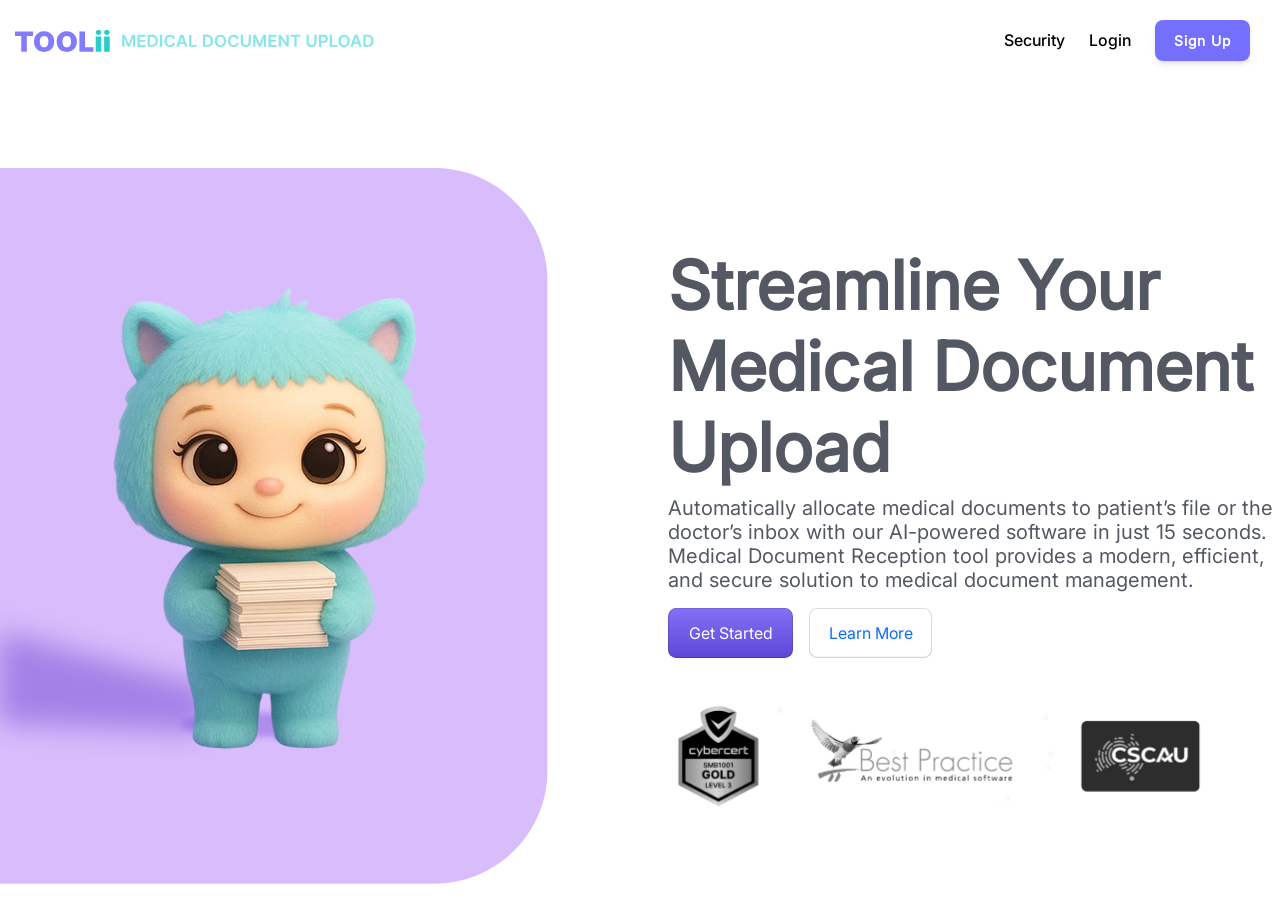
==== commit a672cefb: "fix(feedback-fixes):feedback meeting fixes - page scrolls and responsivness" ====
--- a/index.html
+++ b/index.html
@@ -28,7 +28,7 @@
                 <div class="header-container">
                     <div class="logo-section">
                         <a href="/" class="logo">
-                            <img src="/asset/images/logo.svg" alt="logo" width="360" height="auto">
+                            <img src="asset/images/logo.svg" alt="logo" width="360" height="auto">
                         </a>
                     </div>
                     <div class="header-actions">
--- a/asset/css/global.css
+++ b/asset/css/global.css
@@ -556,7 +556,7 @@
 
 .illustration-image {
   position: relative;
-  filter: drop-shadow(-180px 0 60px #bfa3f5);
+  filter: drop-shadow(-59px 86px 26px #bfa3f5);
 }
 
 /* Bottom Blur */
--- a/asset/css/index.css
+++ b/asset/css/index.css
@@ -89,6 +89,8 @@
 .main_content_wrapper {
   gap: 120px;
   align-items: center;
+  margin-top: 2.5em;
+  padding-top: 3em;
 }
 @media (max-width: 1190px) {
   .heading {
